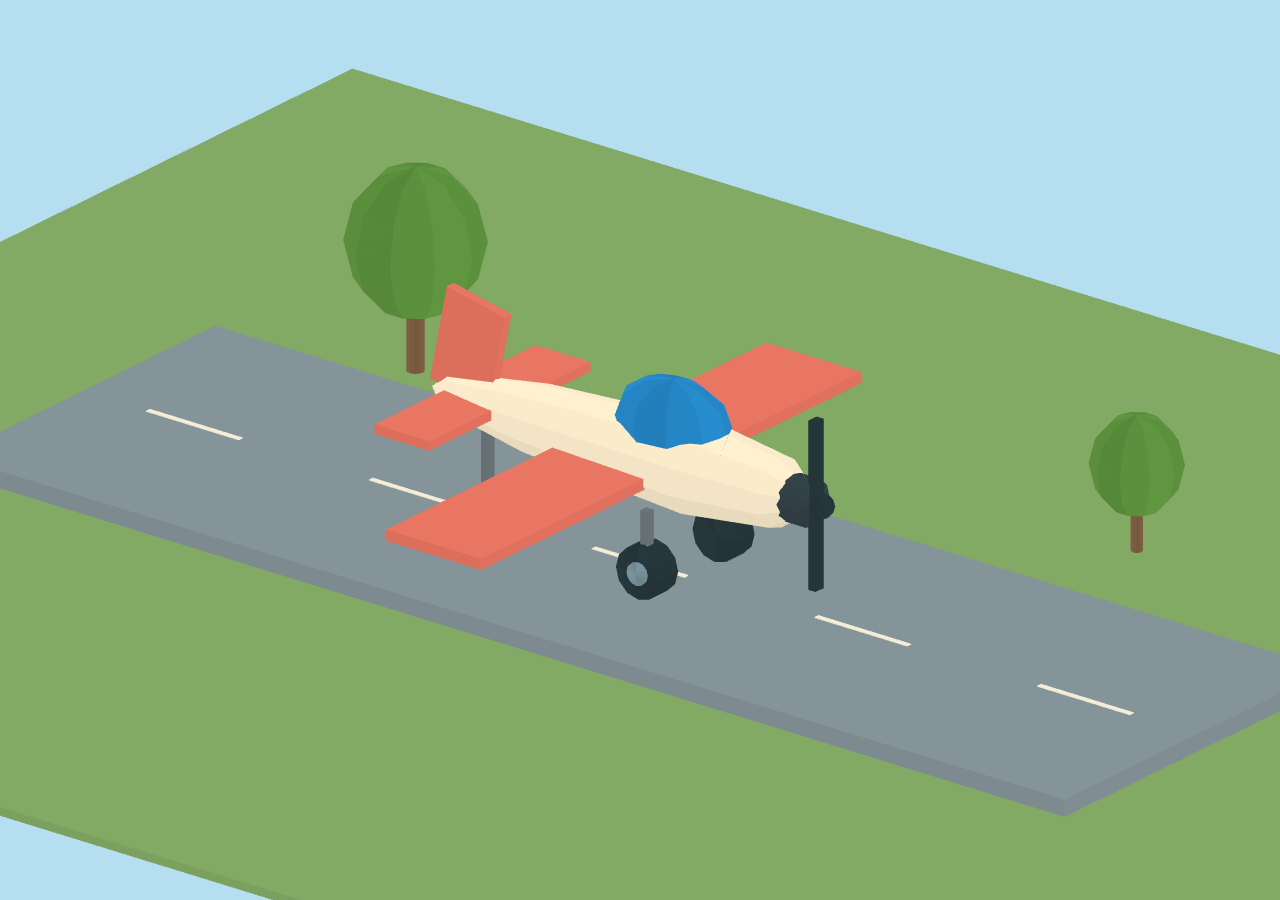
==== MathPlane/projeto/index.html @ 7e40b2b7 "Add files via upload" ====
<!doctype html>
<html lang="pt-BR">
<head>
  <meta charset="utf-8">
  <meta name="viewport" content="width=device-width, initial-scale=1">
  <title>Math Plane — Atividade 2 — Modelagem 3D</title>
  <link rel="stylesheet" href="style.css">
</head>
<body>
  <canvas id="scene" role="img" aria-label="Cena 3D estática com um avião sobre uma pista, chão verde e duas árvores"></canvas>
  <p id="error" role="alert" hidden></p>
  <script src="m4.js"></script>
  <script src="geometry.js"></script>
  <script src="airplane.js"></script>
  <script src="scene.js"></script>
</body>
</html>
---- MathPlane/projeto/style.css ----
* { box-sizing: border-box; }
html, body { margin: 0; width: 100%; height: 100%; overflow: hidden; }
body { background: #b6ddef; font-family: Arial, sans-serif; }
canvas { display: block; width: 100%; height: 100%; }
#error { position: fixed; inset: auto 20px 20px; padding: 16px; margin: 0;
  background: #fff5de; color: #253f4b; border: 1px solid #a8bcc6; }
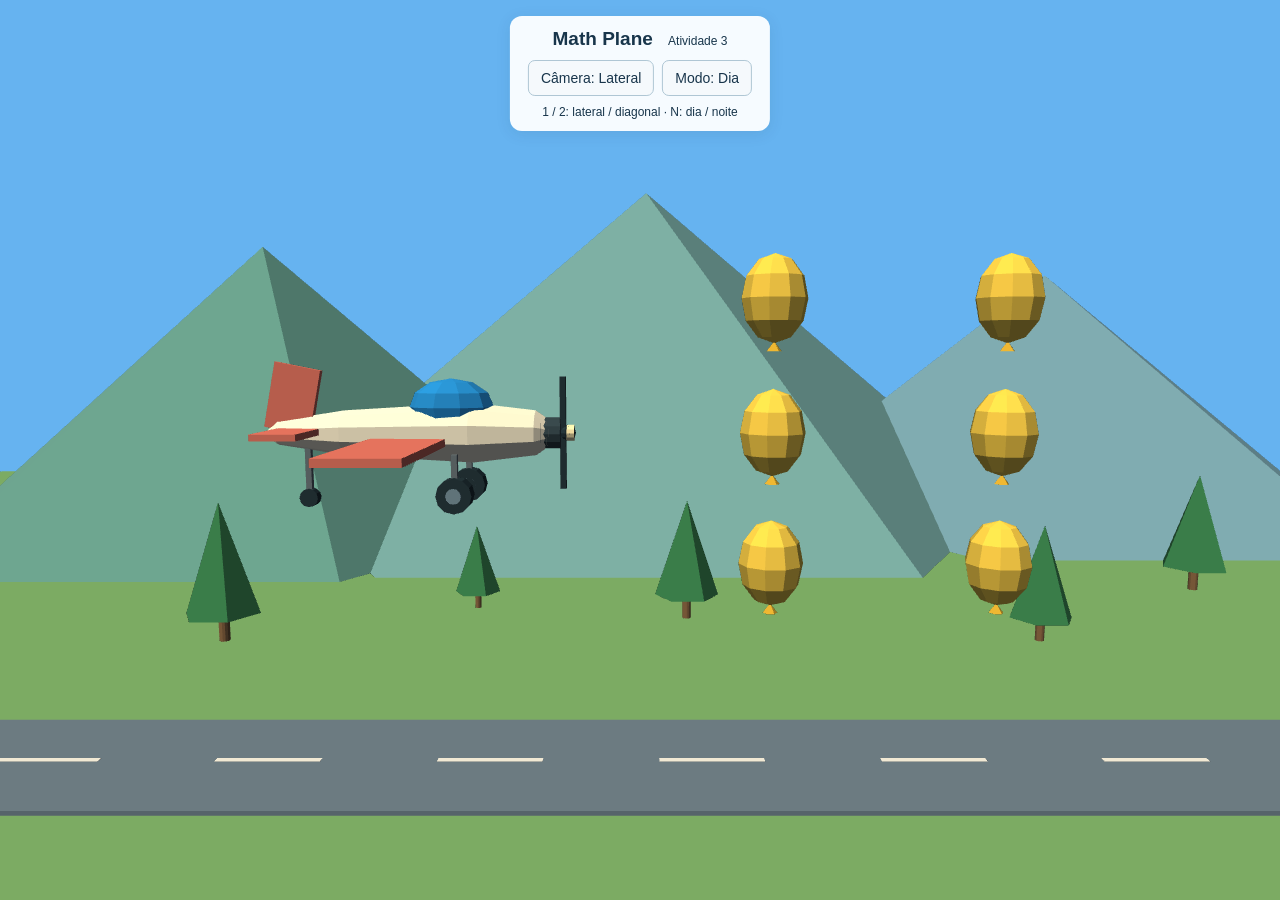
==== commit 82253d60: "Entrega 03: adiciona câmeras, perspectiva e iluminação" ====
--- a/MathPlane/projeto/index.html
+++ b/MathPlane/projeto/index.html
@@ -1,17 +1,32 @@
 <!doctype html>
 <html lang="pt-BR">
 <head>
-  <meta charset="utf-8">
-  <meta name="viewport" content="width=device-width, initial-scale=1">
-  <title>Math Plane — Atividade 2 — Modelagem 3D</title>
-  <link rel="stylesheet" href="style.css">
+<meta charset="utf-8">
+<meta name="viewport" content="width=device-width,initial-scale=1">
+<title>Math Plane · Atividade 3</title>
+<link rel="stylesheet" href="style.css">
 </head>
 <body>
-  <canvas id="scene" role="img" aria-label="Cena 3D estática com um avião sobre uma pista, chão verde e duas árvores"></canvas>
-  <p id="error" role="alert" hidden></p>
-  <script src="m4.js"></script>
-  <script src="geometry.js"></script>
-  <script src="airplane.js"></script>
-  <script src="scene.js"></script>
+<canvas id="scene" aria-label="Avião em voo diante de seis balões amarelos">
+</canvas>
+<header>
+<strong>Math Plane <small>Atividade 3</small>
+</strong>
+<nav aria-label="Controles da cena">
+<button id="camera" type="button">Câmera</button>
+<button id="mode" type="button" aria-pressed="false">Modo: Dia</button>
+</nav>
+<p>1 / 2: lateral / diagonal · N: dia / noite</p>
+</header>
+<p id="error" role="alert" hidden>
+</p>
+<script src="m4.js">
+</script>
+<script src="geometry.js">
+</script>
+<script src="airplane.js">
+</script>
+<script src="scene.js">
+</script>
 </body>
 </html>
--- a/MathPlane/projeto/style.css
+++ b/MathPlane/projeto/style.css
@@ -1,6 +1,18 @@
-* { box-sizing: border-box; }
-html, body { margin: 0; width: 100%; height: 100%; overflow: hidden; }
-body { background: #b6ddef; font-family: Arial, sans-serif; }
-canvas { display: block; width: 100%; height: 100%; }
-#error { position: fixed; inset: auto 20px 20px; padding: 16px; margin: 0;
-  background: #fff5de; color: #253f4b; border: 1px solid #a8bcc6; }
+*{box-sizing:border-box}
+body{margin:0;font:16px Arial,sans-serif;background:#66b3ef;color:#18354b}
+canvas{display:block;width:100vw;height:100vh}
+header{position:absolute;top:16px;left:50%;transform:translateX(-50%);width:max-content;max-width:calc(100% - 32px);padding:12px 18px;border-radius:12px;background:#fffffff0;box-shadow:0 3px 15px #18354b18;text-align:center}
+strong{font-size:19px}
+small{font-size:12px;font-weight:normal;margin-left:10px}
+nav{display:flex;justify-content:center;flex-wrap:wrap;gap:8px;margin-top:10px}
+button{font:inherit;font-size:14px;border:1px solid #afc6d4;background:#f5f9fc;color:#18354b;border-radius:7px;padding:9px 12px;cursor:pointer}
+button[aria-pressed=true]{background:#d5eaff;border-color:#6c9bc5}
+button:focus-visible{outline:3px solid #efab32}
+p{font-size:12px;margin:9px 0 0}
+#error{position:absolute;bottom:24px;left:5%;width:90%;padding:20px;background:white;color:#8d2525}
+@media(max-width:550px){header{top:8px;max-width:calc(100% - 16px);width:calc(100% - 16px);padding:9px}
+button{padding:8px;font-size:12px}
+strong{font-size:16px}
+p{font-size:11px}
+}
+
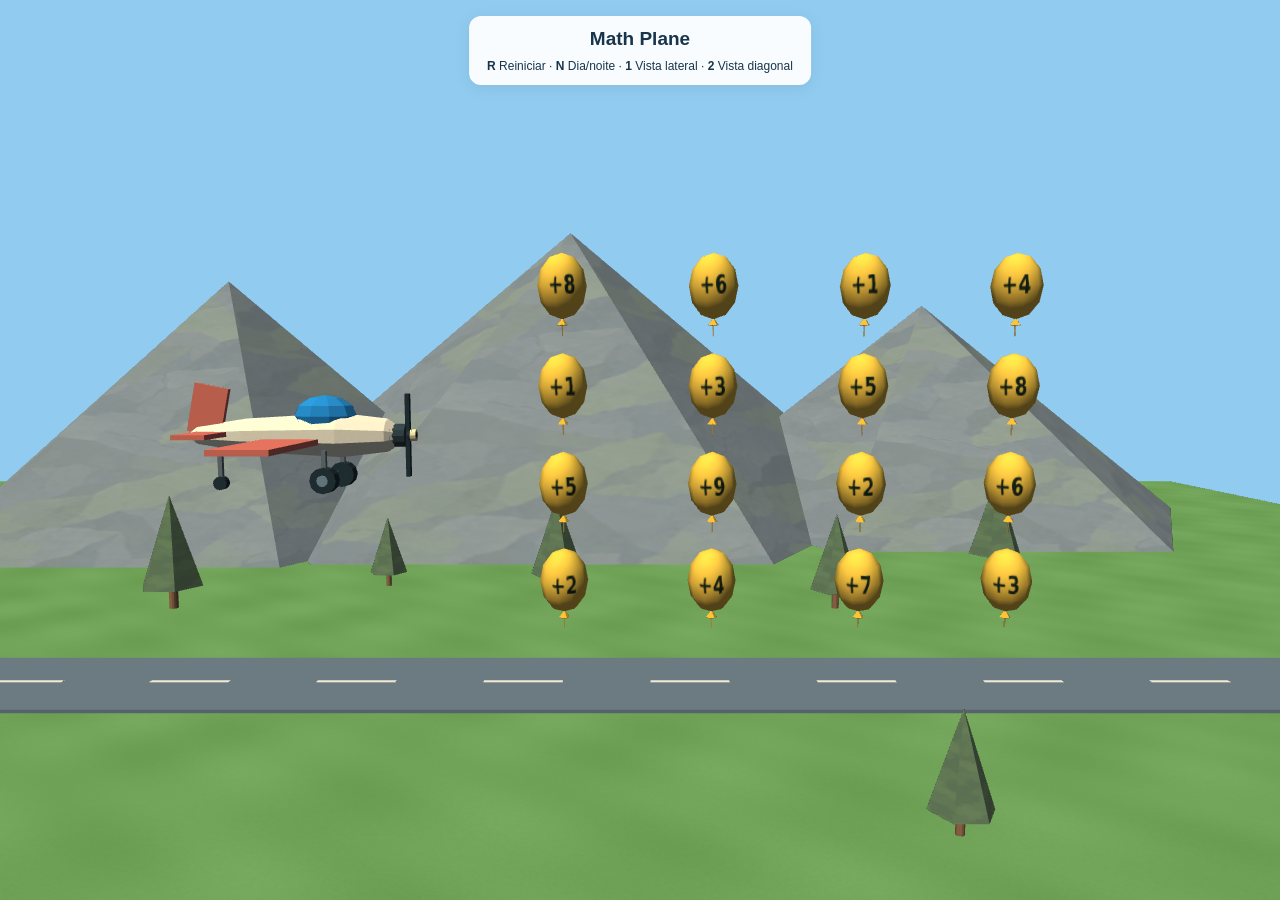
==== commit 2b7fd2f4: "Aplica texturas e mapeamento UV aos modelos e ao cenário" ====
--- a/MathPlane/projeto/index.html
+++ b/MathPlane/projeto/index.html
@@ -1,32 +1,22 @@
 <!doctype html>
 <html lang="pt-BR">
 <head>
-<meta charset="utf-8">
-<meta name="viewport" content="width=device-width,initial-scale=1">
-<title>Math Plane · Atividade 3</title>
-<link rel="stylesheet" href="style.css">
+    <meta charset="utf-8">
+    <meta name="viewport" content="width=device-width,initial-scale=1">
+    <title>Math Plane</title>
+    <link rel="stylesheet" href="style.css">
 </head>
 <body>
-<canvas id="scene" aria-label="Avião em voo diante de seis balões amarelos">
-</canvas>
-<header>
-<strong>Math Plane <small>Atividade 3</small>
-</strong>
-<nav aria-label="Controles da cena">
-<button id="camera" type="button">Câmera</button>
-<button id="mode" type="button" aria-pressed="false">Modo: Dia</button>
-</nav>
-<p>1 / 2: lateral / diagonal · N: dia / noite</p>
-</header>
-<p id="error" role="alert" hidden>
-</p>
-<script src="m4.js">
-</script>
-<script src="geometry.js">
-</script>
-<script src="airplane.js">
-</script>
-<script src="scene.js">
-</script>
+    <canvas id="scene" aria-label="Avião em voo diante de dezesseis balões amarelos"></canvas>
+    <header>
+        <strong>Math Plane</strong>
+        <p><b>R</b> Reiniciar · <b>N</b> Dia/noite · <b>1</b> Vista lateral · <b>2</b> Vista diagonal</p>
+    </header>
+    <p id="error" role="alert" hidden></p>
+    <script src="m4.js"></script>
+    <script src="geometry.js"></script>
+    <script src="airplane.js"></script>
+    <script src="texturas.js"></script>
+    <script src="scene.js"></script>
 </body>
 </html>
--- a/MathPlane/projeto/style.css
+++ b/MathPlane/projeto/style.css
@@ -1,18 +1,104 @@
 *{box-sizing:border-box}
-body{margin:0;font:16px Arial,sans-serif;background:#66b3ef;color:#18354b}
-canvas{display:block;width:100vw;height:100vh}
-header{position:absolute;top:16px;left:50%;transform:translateX(-50%);width:max-content;max-width:calc(100% - 32px);padding:12px 18px;border-radius:12px;background:#fffffff0;box-shadow:0 3px 15px #18354b18;text-align:center}
-strong{font-size:19px}
-small{font-size:12px;font-weight:normal;margin-left:10px}
-nav{display:flex;justify-content:center;flex-wrap:wrap;gap:8px;margin-top:10px}
-button{font:inherit;font-size:14px;border:1px solid #afc6d4;background:#f5f9fc;color:#18354b;border-radius:7px;padding:9px 12px;cursor:pointer}
-button[aria-pressed=true]{background:#d5eaff;border-color:#6c9bc5}
-button:focus-visible{outline:3px solid #efab32}
-p{font-size:12px;margin:9px 0 0}
-#error{position:absolute;bottom:24px;left:5%;width:90%;padding:20px;background:white;color:#8d2525}
-@media(max-width:550px){header{top:8px;max-width:calc(100% - 16px);width:calc(100% - 16px);padding:9px}
-button{padding:8px;font-size:12px}
-strong{font-size:16px}
-p{font-size:11px}
+
+body {
+    margin:0;
+    font:16px Arial,sans-serif;
+    background:#66b3ef;color:#18354b
 }
 
+canvas {
+    display:block;
+    width:100vw;
+    height:100vh
+}
+
+header {
+    position:absolute;
+    top:16px;
+    left:50%;
+    transform:translateX(-50%);
+    width:max-content;
+    max-width:calc(100% - 32px);
+    padding:12px 18px;
+    border-radius:12px;
+    background:#fffffff0;
+    box-shadow:0 3px 15px #18354b18;
+    text-align:center
+}
+
+strong {
+    font-size:19px
+}
+
+small {
+    font-size:12px;
+    font-weight:normal;
+    margin-left:10px
+}
+
+nav {
+    display:flex;
+    justify-content:center;
+    flex-wrap:wrap;
+    gap:8px;
+    margin-top:10px
+}
+
+button {
+    font:inherit;
+    font-size:14px;
+    border:1px solid #afc6d4;
+    background:#f5f9fc;
+    color:#18354b;
+    border-radius:7px;
+    padding:9px 12px;
+    cursor:pointer
+}
+
+button[aria-pressed=true] {
+    background:#d5eaff;
+    border-color:#6c9bc5
+}
+
+button:focus-visible {
+    outline:3px solid #efab32
+}
+
+p {
+    font-size:12px;
+    margin:9px 0 0
+}
+
+#error {
+    position:absolute;
+    bottom:24px;
+    left:5%;
+    width:90%;
+    padding:20px;
+    background:white;
+    color:#8d2525
+}
+
+@media(max-width:550px) {
+    header {
+        top:8px;
+        max-width:calc(100% - 16px);
+        width:calc(100% - 16px);
+        padding:9px
+    }
+
+    button {
+    padding:8px;
+    font-size:12px
+    }
+
+    strong {
+    font-size:16px
+    }
+
+    p {
+    font-size:11px
+    }
+}
+
+#flight{background:#145a8e;color:white;border-color:#145a8e;font-weight:bold}
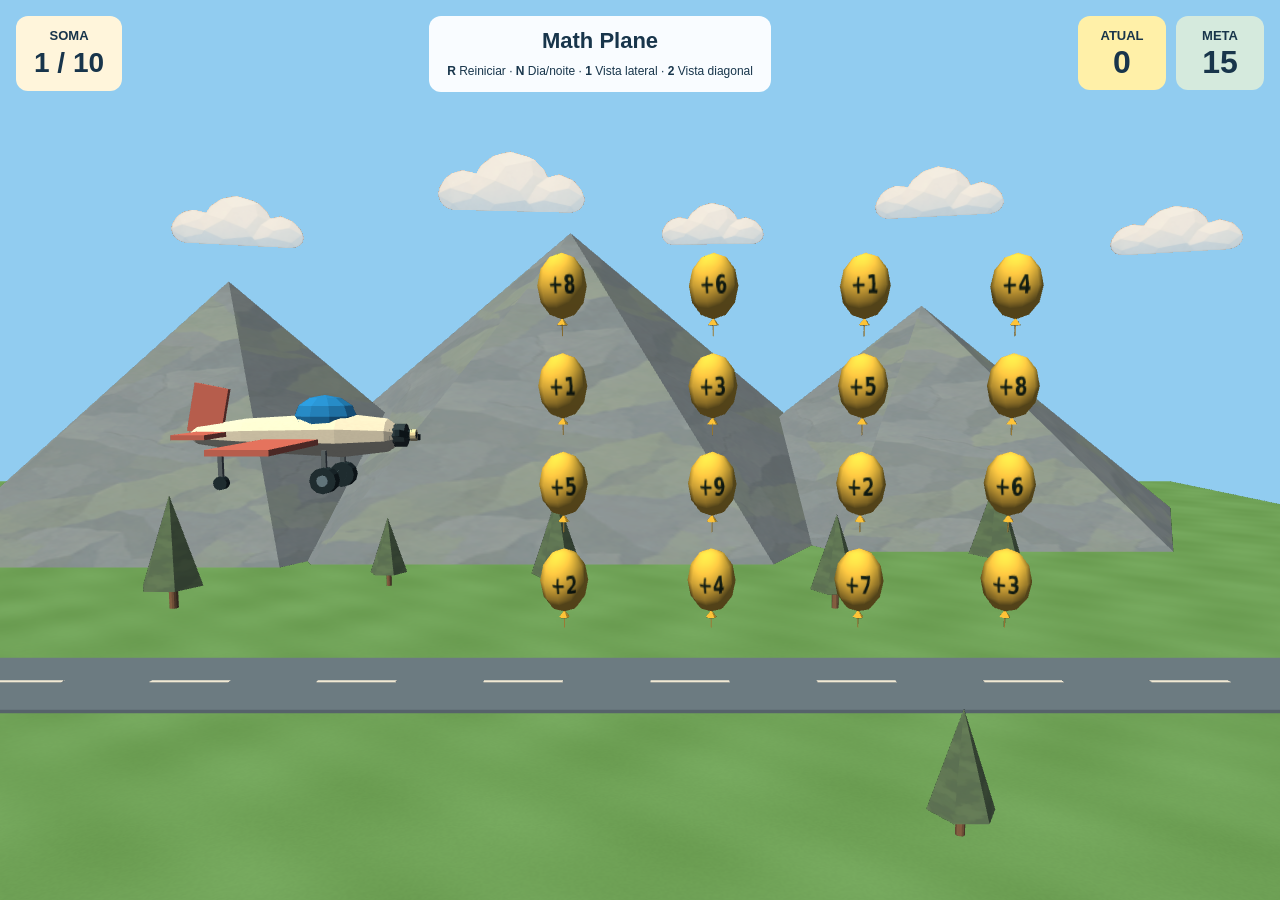
==== commit d74cbf31: "Anima hélice e adiciona painel de desafio, atual e meta" ====
--- a/MathPlane/projeto/index.html
+++ b/MathPlane/projeto/index.html
@@ -8,15 +8,33 @@
 </head>
 <body>
     <canvas id="scene" aria-label="Avião em voo diante de dezesseis balões amarelos"></canvas>
-    <header>
-        <strong>Math Plane</strong>
-        <p><b>R</b> Reiniciar · <b>N</b> Dia/noite · <b>1</b> Vista lateral · <b>2</b> Vista diagonal</p>
+    <header class="hud">
+        <div class="challenge" aria-label="Desafio 1 de 10">
+            <span>SOMA</span>
+            <strong>1 / 10</strong>
+        </div>
+
+        <div class="title-panel">
+            <strong>Math Plane</strong>
+            <p><b>R</b> Reiniciar · <b>N</b> Dia/noite · <b>1</b> Vista lateral · <b>2</b> Vista diagonal</p>
+        </div>
+
+        <!-- Valores fixos: as regras matemáticas entram na Entrega 05. -->
+        <div class="scores" aria-label="Atual 0 e meta 15">
+            <div class="score current">
+                <span>ATUAL</span>
+                <strong>0</strong>
+            </div>
+            <div class="score target">
+                <span>META</span>
+                <strong>15</strong>
+            </div>
+        </div>
     </header>
     <p id="error" role="alert" hidden></p>
     <script src="m4.js"></script>
     <script src="geometry.js"></script>
     <script src="airplane.js"></script>
-    <script src="texturas.js"></script>
     <script src="scene.js"></script>
 </body>
 </html>
--- a/MathPlane/projeto/style.css
+++ b/MathPlane/projeto/style.css
@@ -1,104 +1,80 @@
-*{box-sizing:border-box}
-
+* { box-sizing: border-box; }
 body {
-    margin:0;
-    font:16px Arial,sans-serif;
-    background:#66b3ef;color:#18354b
+  margin: 0;
+  font: 16px Arial, sans-serif;
+  background: #66b3ef;
+  color: #18354b;
 }
-
-canvas {
-    display:block;
-    width:100vw;
-    height:100vh
+canvas { display: block; width: 100vw; height: 100vh; }
+.hud {
+  position: absolute;
+  top: 16px;
+  left: 16px;
+  right: 16px;
+  display: grid;
+  grid-template-columns: auto minmax(0, 1fr) auto;
+  align-items: start;
+  gap: 16px;
 }
-
-header {
-    position:absolute;
-    top:16px;
-    left:50%;
-    transform:translateX(-50%);
-    width:max-content;
-    max-width:calc(100% - 32px);
-    padding:12px 18px;
-    border-radius:12px;
-    background:#fffffff0;
-    box-shadow:0 3px 15px #18354b18;
-    text-align:center
+.challenge, .title-panel, .score {
+  border-radius: 12px;
+  padding: 12px 18px;
+  text-align: center;
 }
-
-strong {
-    font-size:19px
+.challenge {
+  display: flex;
+  flex-direction: column;
+  gap: 4px;
+  background: #fff5db;
 }
-
-small {
-    font-size:12px;
-    font-weight:normal;
-    margin-left:10px
+.challenge span, .score span { font-size: 13px; font-weight: bold; }
+.challenge strong { font-size: 28px; white-space: nowrap; }
+.title-panel {
+  justify-self: center;
+  max-width: 100%;
+  background: #fffffff0;
 }
-
-nav {
-    display:flex;
-    justify-content:center;
-    flex-wrap:wrap;
-    gap:8px;
-    margin-top:10px
+.title-panel > strong { font-size: 22px; }
+.title-panel p { margin: 8px 0 0; font-size: 12px; line-height: 1.5; }
+.scores { display: flex; gap: 10px; }
+.score {
+  min-width: 88px;
+  display: flex;
+  flex-direction: column;
+  gap: 3px;
 }
-
-button {
-    font:inherit;
-    font-size:14px;
-    border:1px solid #afc6d4;
-    background:#f5f9fc;
-    color:#18354b;
-    border-radius:7px;
-    padding:9px 12px;
-    cursor:pointer
+.score strong { font-size: 32px; line-height: 1; }
+.current { background: #fff0a8; }
+.target { background: #d5eadd; }
+#error {
+  position: absolute;
+  bottom: 24px;
+  left: 5%;
+  width: 90%;
+  margin: 0;
+  padding: 20px;
+  background: white;
+  color: #8d2525;
+  font-size: 12px;
 }
-
-button[aria-pressed=true] {
-    background:#d5eaff;
-    border-color:#6c9bc5
+@media (max-width: 720px) {
+  .hud {
+    top: 8px;
+    left: 8px;
+    right: 8px;
+    grid-template-columns: 1fr auto;
+    gap: 8px;
+  }
+  .title-panel {
+    grid-column: 1 / -1;
+    grid-row: 1;
+    width: 100%;
+    padding: 8px 10px;
+  }
+  .title-panel > strong { font-size: 18px; }
+  .title-panel p { margin-top: 4px; font-size: 11px; }
+  .challenge { justify-self: start; padding: 8px 12px; }
+  .challenge strong { font-size: 24px; }
+  .score { min-width: 72px; padding: 9px 12px; }
+  .score strong { font-size: 27px; }
 }
-
-button:focus-visible {
-    outline:3px solid #efab32
-}
-
-p {
-    font-size:12px;
-    margin:9px 0 0
-}
-
-#error {
-    position:absolute;
-    bottom:24px;
-    left:5%;
-    width:90%;
-    padding:20px;
-    background:white;
-    color:#8d2525
-}
-
-@media(max-width:550px) {
-    header {
-        top:8px;
-        max-width:calc(100% - 16px);
-        width:calc(100% - 16px);
-        padding:9px
-    }
-
-    button {
-    padding:8px;
-    font-size:12px
-    }
-
-    strong {
-    font-size:16px
-    }
-
-    p {
-    font-size:11px
-    }
-}
-
-#flight{background:#145a8e;color:white;border-color:#145a8e;font-weight:bold}
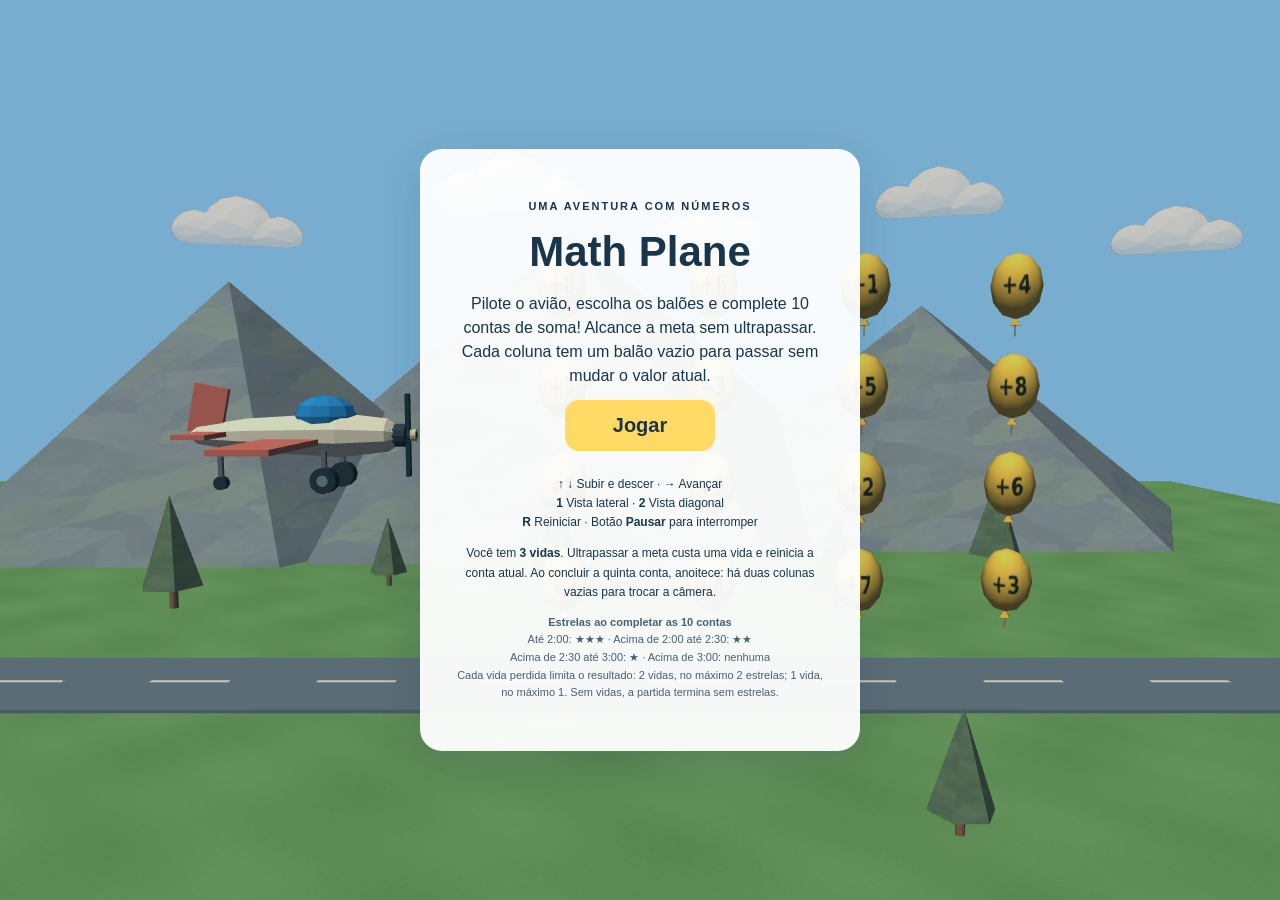
==== commit cf5f6c79: "Commit Atv 05 - correção 2" ====
--- a/MathPlane/projeto/index.html
+++ b/MathPlane/projeto/index.html
@@ -8,29 +8,60 @@
 </head>
 <body>
     <canvas id="scene" aria-label="Avião em voo diante de dezesseis balões amarelos"></canvas>
-    <header class="hud">
+    <header class="hud" hidden>
         <div class="challenge" aria-label="Desafio 1 de 10">
-            <span>SOMA</span>
-            <strong>1 / 10</strong>
+            <span id="operation-label">SOMA</span>
+            <strong id="challenge-value">1 / 10</strong>
         </div>
 
         <div class="title-panel">
             <strong>Math Plane</strong>
-            <p><b>R</b> Reiniciar · <b>N</b> Dia/noite · <b>1</b> Vista lateral · <b>2</b> Vista diagonal</p>
+            <button id="pause-button" class="pause-button" type="button" disabled>Pausar</button>
+            <p><b>→</b> Avançar · <b>↑ ↓</b> Subir/descer · <b>R</b> Reiniciar · <b>1</b> Vista lateral · <b>2</b> Vista diagonal</p>
         </div>
 
-        <!-- Valores fixos: as regras matemáticas entram na Entrega 05. -->
+
         <div class="scores" aria-label="Atual 0 e meta 15">
             <div class="score current">
                 <span>ATUAL</span>
-                <strong>0</strong>
+                <strong id="current-value">0</strong>
             </div>
             <div class="score target">
                 <span>META</span>
-                <strong>15</strong>
+                <strong id="target-value">15</strong>
             </div>
         </div>
     </header>
+    <div class="flight-status" aria-label="Vidas, estrelas e tempo">
+        <span>VIDAS <strong id="lives-value">♥♥♥</strong></span>
+        <span>ESTRELAS <strong id="stars-value">★★★</strong></span>
+        <span>TEMPO <strong id="time-value">0:00</strong></span>
+    </div>
+    <p id="message" class="message" role="status" hidden></p>
+    <section id="menu" class="menu" aria-labelledby="menu-title">
+        <div class="menu-card">
+            <p class="eyebrow">UMA AVENTURA COM NÚMEROS</p>
+            <h1 id="menu-title">Math Plane</h1>
+            <div id="menu-text">Pilote o avião, escolha os balões e complete 10 contas de soma! Alcance a meta sem ultrapassar. Cada coluna tem um balão vazio para passar sem mudar o valor atual.</div>
+            <button id="play" type="button" disabled>Carregando…</button>
+            <button id="result-home" class="result-home" type="button" hidden>Voltar à tela inicial</button>
+            <div id="menu-instructions">
+                <p class="menu-controls"><b>↑ ↓</b> Subir e descer · <b>→</b> Avançar<br><b>1</b> Vista lateral · <b>2</b> Vista diagonal<br><b>R</b> Reiniciar · Botão <b>Pausar</b> para interromper</p>
+                <p class="menu-controls">Você tem <b>3 vidas</b>. Ultrapassar a meta custa uma vida e reinicia a conta atual. Ao concluir a quinta conta, anoitece: há duas colunas vazias para trocar a câmera.</p>
+                <p class="star-rules"><b>Estrelas ao completar as 10 contas</b><br>Até 2:00: ★★★ · Acima de 2:00 até 2:30: ★★<br>Acima de 2:30 até 3:00: ★ · Acima de 3:00: nenhuma<br>Cada vida perdida limita o resultado: 2 vidas, no máximo 2 estrelas; 1 vida, no máximo 1. Sem vidas, a partida termina sem estrelas.</p>
+            </div>
+        </div>
+    </section>
+    <section id="pause-menu" class="menu pause-overlay" role="dialog" aria-modal="true" aria-labelledby="pause-title" hidden>
+        <div class="menu-card">
+            <h2 id="pause-title">Jogo pausado</h2>
+            <div class="pause-actions">
+                <button id="resume-button" type="button">Continuar</button>
+                <button id="restart-button" type="button">Reiniciar</button>
+                <button id="home-button" type="button">Voltar à tela inicial</button>
+            </div>
+        </div>
+    </section>
     <p id="error" role="alert" hidden></p>
     <script src="m4.js"></script>
     <script src="geometry.js"></script>
--- a/MathPlane/projeto/style.css
+++ b/MathPlane/projeto/style.css
@@ -78,3 +78,45 @@
   .score { min-width: 72px; padding: 9px 12px; }
   .score strong { font-size: 27px; }
 }
+
+[hidden] { display: none !important; }
+.flight-status { position: absolute; bottom: 16px; left: 16px; margin: 0; padding: 10px 16px; border-radius: 12px; background: #fff5db; }
+body:has(#menu:not([hidden])) .flight-status { display: none; }
+.message { position: absolute; bottom: 65px; left: 50%; transform: translateX(-50%); width: max-content; max-width: 90%; text-align: center; background: #fffffff0; border-radius: 12px; padding: 12px 18px; margin: 0; pointer-events: none; }
+.menu { position: fixed; inset: 0; display: grid; place-items: center; background: #18354b33; padding: 20px; }
+.menu-card { width: 440px; max-width: 100%; text-align: center; background: #fffffff2; padding: 38px 30px; border-radius: 22px; box-shadow: 0 12px 40px #18354b22; }
+.menu h1 { margin: 12px 0 16px; font-size: 42px; }
+.menu p { line-height: 1.6; }
+.eyebrow { font-size: 11px; letter-spacing: 2px; font-weight: bold; }
+#play { border: 0; border-radius: 14px; padding: 14px 48px; font: bold 20px Arial, sans-serif; color: #18354b; background: #ffdb65; cursor: pointer; margin: 12px 0; }
+#play:hover { background: #ffce36; }
+#play:focus-visible { outline: 3px solid #278cce; outline-offset: 4px; }
+#play:disabled { cursor: wait; opacity: .6; }
+.menu-controls { font-size: 12px; }
+
+.flight-status { display: flex; gap: 20px; align-items: center; flex-wrap: wrap; }
+.flight-status span { font-size: 11px; font-weight: bold; display: flex; flex-direction: column; gap: 3px; }
+.flight-status strong { font-size: 22px; font-variant-numeric: tabular-nums; }
+#lives-value { color: #b94943; }
+#stars-value { color: #9a7000; }
+.star-rules { font-size: 11px; color: #466075; }
+@media (max-width: 720px) { .flight-status { gap: 12px; padding: 8px 12px; } }
+
+.result-stars { font-size: 48px; color: #c39216; line-height: 1.3; margin: 12px 0 18px; letter-spacing: 6px; }
+.result-details { white-space: pre-line; font-size: 17px; line-height: 1.8; }
+
+.pause-button { margin-left: 14px; border: 0; border-radius: 8px; padding: 7px 12px; background: #ffdb65; color: #18354b; font: bold 12px Arial, sans-serif; cursor: pointer; vertical-align: middle; }
+.pause-button:disabled { opacity: .5; cursor: default; }
+.pause-button:hover:not(:disabled) { background: #ffce36; }
+.pause-overlay { z-index: 10; background: #18354b66; }
+.pause-overlay h2 { margin: 0 0 24px; font-size: 30px; }
+.pause-actions { display: grid; gap: 12px; }
+.pause-actions button { padding: 14px 18px; border: 0; border-radius: 12px; background: #e9eff2; color: #18354b; font: bold 16px Arial, sans-serif; cursor: pointer; }
+.pause-actions button:first-child { background: #ffdb65; }
+.pause-actions button:hover { filter: brightness(.95); }
+.pause-actions button:focus-visible, .pause-button:focus-visible { outline: 3px solid #278cce; outline-offset: 3px; }
+
+.menu { overflow-y: auto; }
+.result-home { display: block; border: 0; background: none; color: #18354b; text-decoration: underline; cursor: pointer; margin: 8px auto; padding: 10px; font: 14px Arial, sans-serif; }
+#menu-text { line-height: 1.5; }
+.menu-card { margin: auto; }
